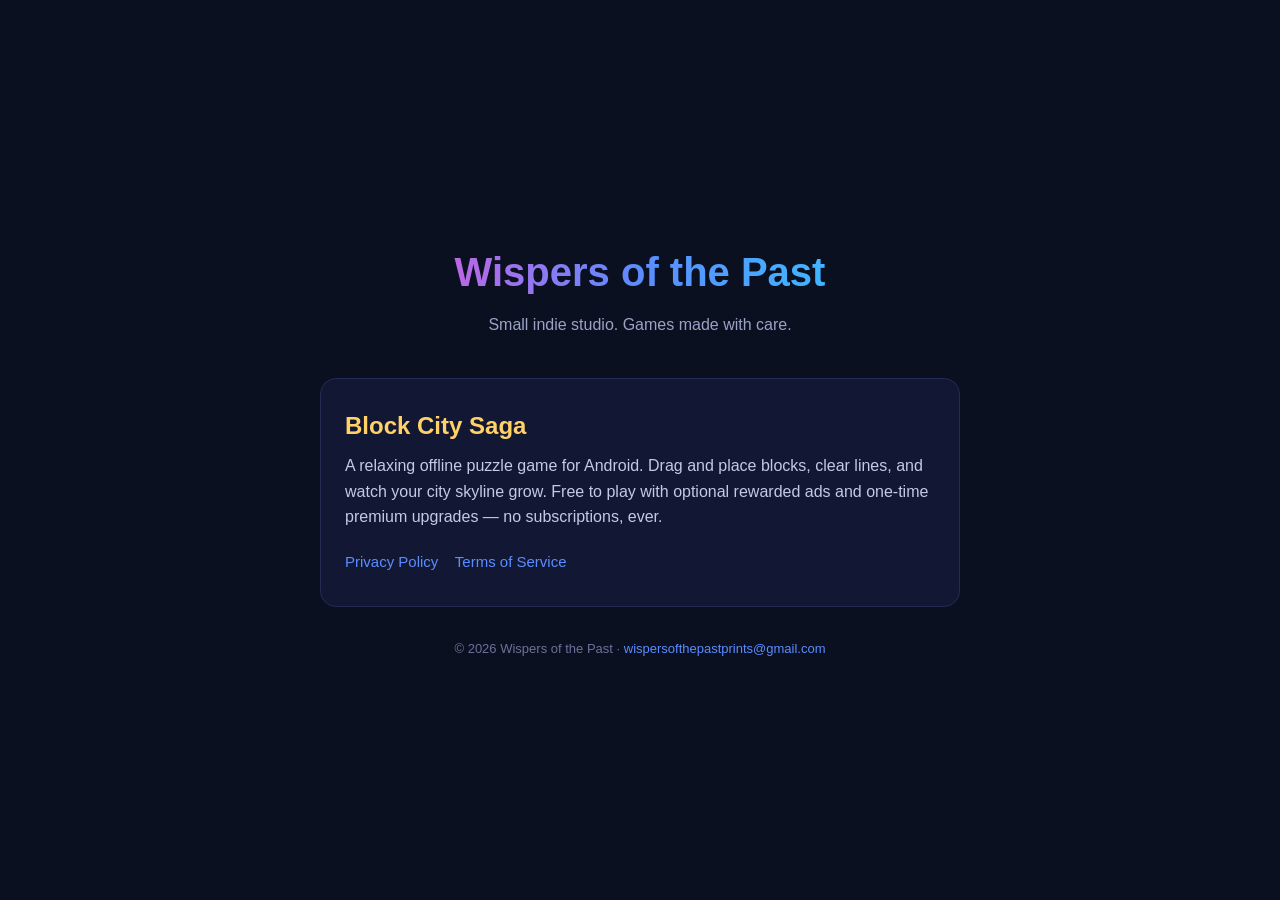
==== index.html @ 3f362e5c "Add developer website landing page" ====
<!DOCTYPE html>
<html lang="en">
<head>
  <meta charset="UTF-8" />
  <meta name="viewport" content="width=device-width, initial-scale=1.0" />
  <title>Wispers of the Past — Indie Games</title>
  <meta name="description" content="Wispers of the Past is an indie game studio. Home of Block City Saga, a relaxing city-building puzzle game for Android." />
  <style>
    * { box-sizing: border-box; }
    body {
      font-family: -apple-system, BlinkMacSystemFont, "Segoe UI", Roboto, Oxygen, Ubuntu, Cantarell, sans-serif;
      background: #0b1020;
      color: #e6e9ef;
      margin: 0;
      padding: 0;
      line-height: 1.6;
      min-height: 100vh;
      display: flex;
      align-items: center;
      justify-content: center;
    }
    .wrap {
      max-width: 680px;
      margin: 0 auto;
      padding: 48px 20px;
      text-align: center;
    }
    h1 {
      font-size: 40px;
      margin: 0 0 8px;
      background: linear-gradient(90deg, #ff4dd2, #5b8cff, #2bd4ff);
      -webkit-background-clip: text;
      background-clip: text;
      color: transparent;
    }
    .tagline { color: #9aa3c7; font-size: 16px; margin: 0 0 40px; }
    .card {
      background: #121833;
      border: 1px solid #232b52;
      border-radius: 16px;
      padding: 28px 24px;
      margin-bottom: 24px;
      text-align: left;
    }
    .card h2 {
      color: #ffd166;
      font-size: 24px;
      margin: 0 0 8px;
    }
    .card p { color: #c3c9e6; margin: 0 0 16px; }
    .links a {
      display: inline-block;
      color: #5b8cff;
      text-decoration: none;
      margin: 4px 12px 4px 0;
      font-size: 15px;
    }
    .links a:hover { text-decoration: underline; }
    footer {
      margin-top: 32px;
      color: #6b7299;
      font-size: 13px;
    }
    footer a { color: #5b8cff; text-decoration: none; }
  </style>
</head>
<body>
  <div class="wrap">
    <h1>Wispers of the Past</h1>
    <p class="tagline">Small indie studio. Games made with care.</p>

    <div class="card">
      <h2>Block City Saga</h2>
      <p>
        A relaxing offline puzzle game for Android. Drag and place blocks, clear lines, and watch
        your city skyline grow. Free to play with optional rewarded ads and one-time premium
        upgrades — no subscriptions, ever.
      </p>
      <div class="links">
        <a href="block-city-saga/privacy-policy.html">Privacy Policy</a>
        <a href="block-city-saga/terms-of-service.html">Terms of Service</a>
      </div>
    </div>

    <footer>
      © 2026 Wispers of the Past ·
      <a href="mailto:wispersofthepastprints@gmail.com">wispersofthepastprints@gmail.com</a>
    </footer>
  </div>
</body>
</html>
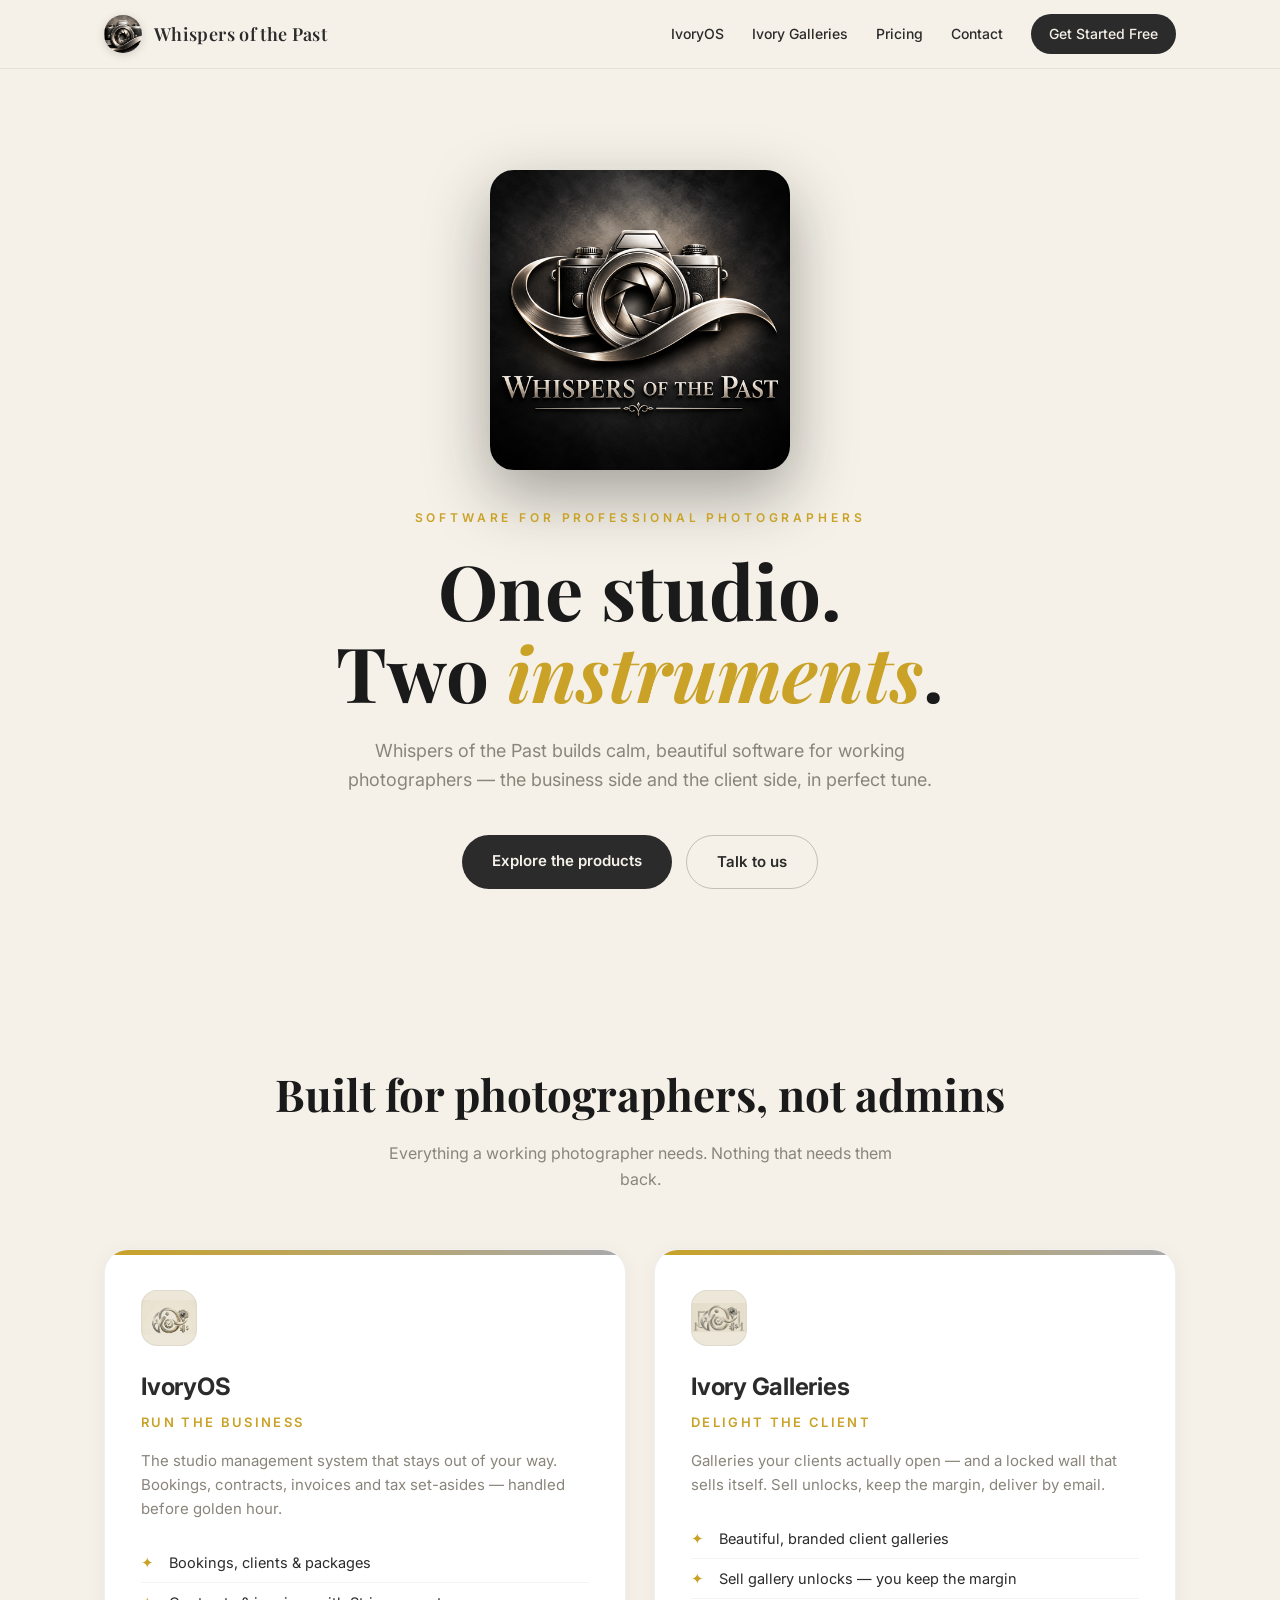
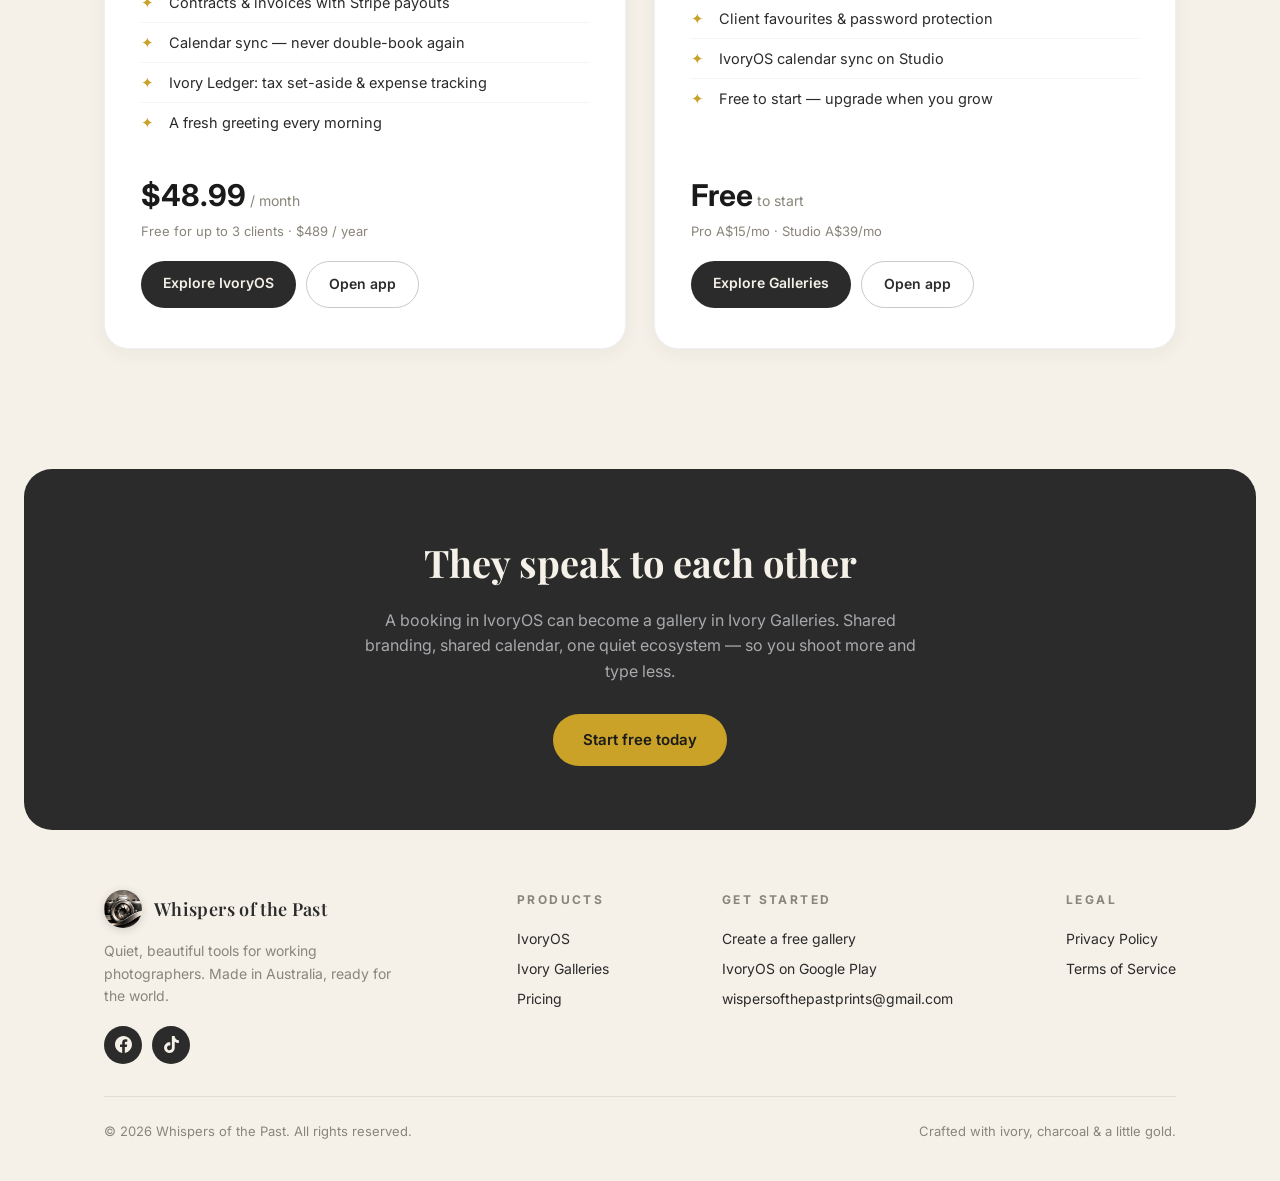
==== commit 82fa446f: "Real product logos in cards; professional kicker" ====
--- a/index.html
+++ b/index.html
@@ -1,91 +1,170 @@
 <!DOCTYPE html>
 <html lang="en">
 <head>
-  <meta charset="UTF-8" />
-  <meta name="viewport" content="width=device-width, initial-scale=1.0" />
-  <title>Wispers of the Past — Indie Games</title>
-  <meta name="description" content="Wispers of the Past is an indie game studio. Home of Block City Saga, a relaxing city-building puzzle game for Android." />
-  <style>
-    * { box-sizing: border-box; }
-    body {
-      font-family: -apple-system, BlinkMacSystemFont, "Segoe UI", Roboto, Oxygen, Ubuntu, Cantarell, sans-serif;
-      background: #0b1020;
-      color: #e6e9ef;
-      margin: 0;
-      padding: 0;
-      line-height: 1.6;
-      min-height: 100vh;
-      display: flex;
-      align-items: center;
-      justify-content: center;
-    }
-    .wrap {
-      max-width: 680px;
-      margin: 0 auto;
-      padding: 48px 20px;
-      text-align: center;
-    }
-    h1 {
-      font-size: 40px;
-      margin: 0 0 8px;
-      background: linear-gradient(90deg, #ff4dd2, #5b8cff, #2bd4ff);
-      -webkit-background-clip: text;
-      background-clip: text;
-      color: transparent;
-    }
-    .tagline { color: #9aa3c7; font-size: 16px; margin: 0 0 40px; }
-    .card {
-      background: #121833;
-      border: 1px solid #232b52;
-      border-radius: 16px;
-      padding: 28px 24px;
-      margin-bottom: 24px;
-      text-align: left;
-    }
-    .card h2 {
-      color: #ffd166;
-      font-size: 24px;
-      margin: 0 0 8px;
-    }
-    .card p { color: #c3c9e6; margin: 0 0 16px; }
-    .links a {
-      display: inline-block;
-      color: #5b8cff;
-      text-decoration: none;
-      margin: 4px 12px 4px 0;
-      font-size: 15px;
-    }
-    .links a:hover { text-decoration: underline; }
-    footer {
-      margin-top: 32px;
-      color: #6b7299;
-      font-size: 13px;
-    }
-    footer a { color: #5b8cff; text-decoration: none; }
-  </style>
+<meta charset="UTF-8">
+<meta name="viewport" content="width=device-width, initial-scale=1.0">
+<title>Whispers of the Past — IvoryOS & Ivory Galleries</title>
+<meta name="description" content="Quiet, beautiful software for working photographers: IvoryOS runs the business, Ivory Galleries delights the client.">
+<meta name="theme-color" content="#F5F1E8">
+<link rel="canonical" href="https://wispersofthepastprints-prog.github.io/">
+<link rel="icon" type="image/png" href="assets/emblem.png">
+<meta property="og:type" content="website">
+<meta property="og:site_name" content="Whispers of the Past">
+<meta property="og:title" content="Whispers of the Past — IvoryOS & Ivory Galleries">
+<meta property="og:description" content="Quiet, beautiful software for working photographers: IvoryOS runs the business, Ivory Galleries delights the client.">
+<meta property="og:url" content="https://wispersofthepastprints-prog.github.io/">
+<meta property="og:image" content="https://wispersofthepastprints-prog.github.io/logo_512.png">
+<meta property="og:image:alt" content="Whispers of the Past — photography software logo">
+<meta name="twitter:card" content="summary_large_image">
+<meta name="twitter:title" content="Whispers of the Past — IvoryOS & Ivory Galleries">
+<meta name="twitter:description" content="Quiet, beautiful software for working photographers: IvoryOS runs the business, Ivory Galleries delights the client.">
+<meta name="twitter:image" content="https://wispersofthepastprints-prog.github.io/logo_512.png">
+<link rel="preconnect" href="https://fonts.googleapis.com">
+<link rel="preconnect" href="https://fonts.gstatic.com" crossorigin>
+<link href="https://fonts.googleapis.com/css2?family=Playfair+Display:ital,wght@0,400;0,600;0,700;1,400&family=Inter:wght@400;500;600;700&display=swap" rel="stylesheet">
+<link rel="stylesheet" href="assets/style.css">
+<noscript><style>.reveal { opacity: 1 !important; transform: none !important; }</style></noscript>
+<script type="application/ld+json">
+{
+  "@context": "https://schema.org",
+  "@type": "Organization",
+  "name": "Whispers of the Past",
+  "url": "https://wispersofthepastprints-prog.github.io/",
+  "logo": "https://wispersofthepastprints-prog.github.io/logo_512.png",
+  "email": "wispersofthepastprints@gmail.com",
+  "description": "Quiet, beautiful software for working photographers: IvoryOS, the studio management system, and Ivory Galleries, the client gallery that sells itself.",
+  "brand": [{"@type": "Brand", "name": "IvoryOS"}, {"@type": "Brand", "name": "Ivory Galleries"}],
+  "sameAs": ["https://ivoryos.app", "https://ivory-galleries-launch.vercel.app", "https://play.google.com/store/apps/details?id=com.wispersofthepast.ivoryos"]
+}
+</script>
 </head>
 <body>
-  <div class="wrap">
-    <h1>Wispers of the Past</h1>
-    <p class="tagline">Small indie studio. Games made with care.</p>
 
-    <div class="card">
-      <h2>Block City Saga</h2>
-      <p>
-        A relaxing offline puzzle game for Android. Drag and place blocks, clear lines, and watch
-        your city skyline grow. Free to play with optional rewarded ads and one-time premium
-        upgrades — no subscriptions, ever.
-      </p>
-      <div class="links">
-        <a href="block-city-saga/privacy-policy.html">Privacy Policy</a>
-        <a href="block-city-saga/terms-of-service.html">Terms of Service</a>
+<nav>
+  <div class="nav-inner">
+    <a class="brand" href="index.html">
+      <div class="emblem"><img src="assets/emblem.png" alt="Whispers of the Past emblem"></div>
+      <span class="brand-name">Whispers of the Past</span>
+    </a>
+    <button class="menu-btn" onclick="document.getElementById('navLinks').classList.toggle('open')">☰</button>
+    <div class="nav-links" id="navLinks">
+      <a href="products/ivoryos/">IvoryOS</a>
+      <a href="products/ivory-galleries/">Ivory Galleries</a>
+      <a href="pricing/">Pricing</a>
+      <a href="contact/">Contact</a>
+      <a class="nav-cta" href="https://ivory-galleries-launch.vercel.app" target="_blank" rel="noopener">Get Started Free</a>
+    </div>
+  </div>
+</nav>
+
+
+<header class="hero" id="top">
+  <div class="hero-lockup reveal"><img src="logo_512.png" alt="Whispers of the Past — Photography Software"></div>
+  <div class="kicker">Software for professional photographers</div>
+  <h1>One studio.<br>Two <em>instruments</em>.</h1>
+  <p class="lede">Whispers of the Past builds calm, beautiful software for working photographers — the business side and the client side, in perfect tune.</p>
+  <div class="hero-ctas">
+    <a class="btn btn-dark" href="#products">Explore the products</a>
+    <a class="btn btn-ghost" href="mailto:wispersofthepastprints@gmail.com">Talk to us</a>
+  </div>
+</header>
+
+<section class="section" id="products">
+  <div class="section-head reveal">
+    <h2>Built for photographers, not admins</h2>
+    <p>Everything a working photographer needs. Nothing that needs them back.</p>
+  </div>
+  <div class="products">
+    <div class="product-card reveal">
+      <div class="product-icon"><img src="assets/logo-ivoryos.png" alt="IvoryOS logo"></div>
+      <h3>IvoryOS</h3>
+      <div class="role">Run the business</div>
+      <p>The studio management system that stays out of your way. Bookings, contracts, invoices and tax set-asides — handled before golden hour.</p>
+      <ul class="features">
+        <li>Bookings, clients &amp; packages</li>
+        <li>Contracts &amp; invoices with Stripe payouts</li>
+        <li>Calendar sync — never double-book again</li>
+        <li>Ivory Ledger: tax set-aside &amp; expense tracking</li>
+        <li>A fresh greeting every morning</li>
+      </ul>
+      <div class="price-line">
+        <span class="amount">$48.99</span> <span class="per">/ month</span>
+        <span class="alt">Free for up to 3 clients · $489 / year</span>
+      </div>
+      <div class="card-links">
+        <a class="btn btn-dark" href="products/ivoryos/">Explore IvoryOS</a>
+        <a class="btn btn-ghost" href="https://ivoryos.app" target="_blank" rel="noopener">Open app</a>
       </div>
     </div>
+    <div class="product-card reveal">
+      <div class="product-icon"><img src="assets/logo-galleries.png" alt="Ivory Galleries logo"></div>
+      <h3>Ivory Galleries</h3>
+      <div class="role">Delight the client</div>
+      <p>Galleries your clients actually open — and a locked wall that sells itself. Sell unlocks, keep the margin, deliver by email.</p>
+      <ul class="features">
+        <li>Beautiful, branded client galleries</li>
+        <li>Sell gallery unlocks — you keep the margin</li>
+        <li>Client favourites &amp; password protection</li>
+        <li>IvoryOS calendar sync on Studio</li>
+        <li>Free to start — upgrade when you grow</li>
+      </ul>
+      <div class="price-line">
+        <span class="amount">Free</span> <span class="per">to start</span>
+        <span class="alt">Pro A$15/mo · Studio A$39/mo</span>
+      </div>
+      <div class="card-links">
+        <a class="btn btn-dark" href="products/ivory-galleries/">Explore Galleries</a>
+        <a class="btn btn-ghost" href="https://ivory-galleries-launch.vercel.app" target="_blank" rel="noopener">Open app</a>
+      </div>
+    </div>
+  </div>
+</section>
 
-    <footer>
-      © 2026 Wispers of the Past ·
+<section class="connect reveal" id="connect">
+  <h2>They speak to each other</h2>
+  <p>A booking in IvoryOS can become a gallery in Ivory Galleries. Shared branding, shared calendar, one quiet ecosystem — so you shoot more and type less.</p>
+  <a class="btn btn-gold" href="https://ivory-galleries-launch.vercel.app" target="_blank" rel="noopener">Start free today</a>
+</section>
+
+
+<footer id="contact">
+  <div class="footer-grid">
+    <div class="footer-brand">
+      <a class="brand" href="index.html">
+        <div class="emblem"><img src="assets/emblem.png" alt="Whispers of the Past emblem"></div>
+        <span class="brand-name">Whispers of the Past</span>
+      </a>
+      <p>Quiet, beautiful tools for working photographers. Made in Australia, ready for the world.</p>
+      <div class="social-row">
+      <a class="social-btn" href="https://www.facebook.com/wispersofthepast1" target="_blank" rel="noopener" aria-label="Facebook"><svg viewBox="0 0 24 24" xmlns="http://www.w3.org/2000/svg"><path d="M24 12.073c0-6.627-5.373-12-12-12s-12 5.373-12 12c0 5.99 4.388 10.954 10.125 11.854v-8.385H7.078v-3.47h3.047V9.43c0-3.007 1.792-4.669 4.533-4.669 1.312 0 2.686.235 2.686.235v2.953H15.83c-1.491 0-1.956.925-1.956 1.874v2.25h3.328l-.532 3.47h-2.796v8.385C19.612 23.027 24 18.062 24 12.073z"/></svg></a>
+      <a class="social-btn" href="https://www.tiktok.com/@the.whispers.of.the.past" target="_blank" rel="noopener" aria-label="TikTok"><svg viewBox="0 0 24 24" xmlns="http://www.w3.org/2000/svg"><path d="M12.525.02c1.31-.02 2.61-.01 3.91-.02.08 1.53.63 3.09 1.75 4.17 1.12 1.11 2.7 1.62 4.24 1.79v4.03c-1.44-.05-2.89-.35-4.2-.97-.57-.26-1.1-.59-1.62-.93-.01 2.92.01 5.84-.02 8.75-.08 1.4-.54 2.79-1.35 3.94-1.31 1.92-3.58 3.17-5.91 3.21-1.43.08-2.86-.31-4.08-1.03-2.02-1.19-3.44-3.37-3.65-5.71-.02-.5-.03-1-.01-1.49.18-1.9 1.12-3.72 2.58-4.96 1.66-1.44 3.98-2.13 6.15-1.72.02 1.48-.04 2.96-.04 4.44-.99-.32-2.15-.23-3.02.37-.63.41-1.11 1.04-1.36 1.75-.21.51-.15 1.07-.14 1.61.24 1.64 1.82 3.02 3.5 2.87 1.12-.01 2.19-.66 2.77-1.61.19-.33.4-.67.41-1.06.1-1.79.06-3.57.07-5.36.01-4.03-.01-8.05.02-12.07z"/></svg></a>
+    </div>
+    </div>
+    <div class="footer-col">
+      <h4>Products</h4>
+      <a href="products/ivoryos/">IvoryOS</a>
+      <a href="products/ivory-galleries/">Ivory Galleries</a>
+      <a href="pricing/">Pricing</a>
+    </div>
+    <div class="footer-col">
+      <h4>Get started</h4>
+      <a href="https://ivory-galleries-launch.vercel.app" target="_blank" rel="noopener">Create a free gallery</a>
+      <a href="https://play.google.com/store/apps/details?id=com.wispersofthepast.ivoryos" target="_blank" rel="noopener">IvoryOS on Google Play</a>
       <a href="mailto:wispersofthepastprints@gmail.com">wispersofthepastprints@gmail.com</a>
-    </footer>
+    </div>
+    <div class="footer-col">
+      <h4>Legal</h4>
+      <a href="https://ivory-galleries-launch.vercel.app/privacy" target="_blank" rel="noopener">Privacy Policy</a>
+      <a href="https://ivory-galleries-launch.vercel.app/terms" target="_blank" rel="noopener">Terms of Service</a>
+    </div>
+    </div>
   </div>
+  <div class="footer-bottom">
+    <span>© 2026 Whispers of the Past. All rights reserved.</span>
+    <span>Crafted with ivory, charcoal &amp; a little gold.</span>
+  </div>
+</footer>
+
+<script src="assets/site.js"></script>
 </body>
-</html>
+</html>
--- a/assets/style.css
+++ b/assets/style.css
@@ -0,0 +1,195 @@
+
+  :root {
+    --ivory: #F5F1E8;
+    --ivory-deep: #EDE7D9;
+    --charcoal: #2B2B2B;
+    --ink: #1A1A1A;
+    --fog: #8A857A;
+    --gold: #C9A227;
+    --gold-soft: #E7D9A7;
+    --silver: #A8A9AD;
+    --card: #FFFFFF;
+  }
+  * { margin: 0; padding: 0; box-sizing: border-box; }
+  ::selection { background: var(--gold-soft); color: var(--ink); }
+  html { scroll-behavior: smooth; }
+  body {
+    background: var(--ivory);
+    color: var(--charcoal);
+    font-family: 'Inter', sans-serif;
+    line-height: 1.6;
+    -webkit-font-smoothing: antialiased;
+  }
+  .serif { font-family: 'Playfair Display', serif; }
+  .hero-lockup { width: min(300px, 68vw); margin: 0 auto 38px; }
+  .hero-lockup img { width: 100%; display: block; border-radius: 24px; box-shadow: 0 24px 64px rgba(26,26,26,.38); }
+
+  /* ---------- Nav ---------- */
+  nav {
+    position: fixed; top: 0; left: 0; right: 0; z-index: 50;
+    background: rgba(245,241,232,.88);
+    backdrop-filter: blur(12px);
+    border-bottom: 1px solid rgba(43,43,43,.08);
+  }
+  .nav-inner {
+    max-width: 1120px; margin: 0 auto; padding: 14px 24px;
+    display: flex; align-items: center; justify-content: space-between;
+  }
+  .brand { display: flex; align-items: center; gap: 12px; text-decoration: none; color: var(--charcoal); }
+  .emblem {
+    width: 38px; height: 38px; border-radius: 50%;
+    overflow: hidden; flex-shrink: 0;
+    box-shadow: 0 2px 8px rgba(43,43,43,.18);
+    background: transparent;
+  }
+  .emblem img { width: 100%; height: 100%; object-fit: cover; display: block; }
+  .brand-name { font-family: 'Playfair Display', serif; font-weight: 600; font-size: 18px; letter-spacing: .02em; }
+  .nav-links { display: flex; align-items: center; gap: 28px; }
+  .nav-links a { text-decoration: none; color: var(--charcoal); font-size: 14px; font-weight: 500; transition: color .2s; }
+  .nav-links a:hover { color: var(--gold); }
+  .nav-cta {
+    background: var(--charcoal); color: var(--ivory) !important;
+    padding: 9px 18px; border-radius: 999px; font-weight: 600;
+  }
+  .nav-cta:hover { background: var(--gold); }
+  .menu-btn { display: none; background: none; border: none; font-size: 24px; cursor: pointer; color: var(--charcoal); }
+
+  /* ---------- Hero ---------- */
+  .hero {
+    max-width: 1120px; margin: 0 auto;
+    padding: 170px 24px 90px; text-align: center;
+  }
+  .hero .kicker {
+    text-transform: uppercase; letter-spacing: .32em; font-size: 12px;
+    color: var(--gold); font-weight: 600; margin-bottom: 22px;
+  }
+  .hero h1 {
+    font-family: 'Playfair Display', serif; font-weight: 700;
+    font-size: clamp(42px, 7vw, 76px); line-height: 1.08; color: var(--ink);
+    margin-bottom: 24px;
+  }
+  .hero h1 em { font-style: italic; color: var(--gold); }
+  .hero p.lede { max-width: 620px; margin: 0 auto 40px; font-size: 18px; color: var(--fog); }
+  .hero-ctas { display: flex; gap: 14px; justify-content: center; flex-wrap: wrap; }
+  .btn {
+    display: inline-block; text-decoration: none; font-weight: 600; font-size: 15px;
+    padding: 14px 30px; border-radius: 999px; transition: all .25s; cursor: pointer; border: none;
+  }
+  .btn-dark { background: var(--charcoal); color: var(--ivory); }
+  .btn-dark:hover { background: var(--gold); transform: translateY(-2px); box-shadow: 0 10px 24px rgba(201,162,39,.35); }
+  .btn-ghost { background: transparent; color: var(--charcoal); border: 1.5px solid rgba(43,43,43,.25); }
+  .btn-ghost:hover { border-color: var(--gold); color: var(--gold); transform: translateY(-2px); }
+
+  /* ---------- Products ---------- */
+  .section { max-width: 1120px; margin: 0 auto; padding: 80px 24px; }
+  .section-head { text-align: center; margin-bottom: 56px; }
+  .section-head h2 { font-family: 'Playfair Display', serif; font-size: clamp(30px, 4.5vw, 44px); color: var(--ink); margin-bottom: 12px; }
+  .section-head p { color: var(--fog); max-width: 540px; margin: 0 auto; }
+  .products {
+    display: grid; grid-template-columns: repeat(auto-fit, minmax(320px, 1fr)); gap: 28px;
+  }
+  .product-card {
+    background: var(--card); border-radius: 24px; padding: 40px 36px;
+    border: 1px solid rgba(43,43,43,.07);
+    box-shadow: 0 4px 20px rgba(43,43,43,.05);
+    display: flex; flex-direction: column;
+    transition: transform .3s, box-shadow .3s;
+    position: relative; overflow: hidden;
+  }
+  .product-card:hover { transform: translateY(-6px); box-shadow: 0 22px 48px rgba(43,43,43,.12); }
+  .product-card::before {
+    content: ""; position: absolute; top: 0; left: 0; right: 0; height: 5px;
+    background: linear-gradient(90deg, var(--gold), var(--silver));
+  }
+  .product-icon {
+    width: 56px; height: 56px; border-radius: 16px;
+    background: var(--ivory-deep); border: 1px solid rgba(43,43,43,.07);
+    display: flex; align-items: center; justify-content: center; font-size: 26px; margin-bottom: 22px;
+  }
+  .product-card h3 { font-size: 24px; font-weight: 700; letter-spacing: -.01em; margin-bottom: 6px; }
+  .product-card .role { font-size: 13px; text-transform: uppercase; letter-spacing: .18em; color: var(--gold); font-weight: 600; margin-bottom: 16px; }
+  .product-card > p { color: var(--fog); font-size: 15px; margin-bottom: 22px; }
+  .features { list-style: none; margin-bottom: 28px; }
+  .features li { padding: 8px 0 8px 28px; position: relative; font-size: 14.5px; color: var(--charcoal); border-bottom: 1px solid rgba(43,43,43,.05); }
+  .features li:last-child { border-bottom: none; }
+  .features li::before { content: "✦"; position: absolute; left: 0; color: var(--gold); }
+  .price-line { margin-top: auto; margin-bottom: 20px; }
+  .price-line .amount { font-size: 30px; font-weight: 700; color: var(--ink); }
+  .price-line .per { font-size: 14px; color: var(--fog); }
+  .price-line .alt { display: block; font-size: 13px; color: var(--fog); margin-top: 2px; }
+  .card-links { display: flex; gap: 10px; flex-wrap: wrap; }
+  .card-links .btn { padding: 11px 22px; font-size: 14px; }
+
+  /* ---------- Connect strip ---------- */
+  .connect {
+    background: var(--charcoal); color: var(--ivory);
+    border-radius: 28px; padding: 64px 48px; text-align: center;
+    margin: 40px 24px 0;
+  }
+  .connect h2 { font-family: 'Playfair Display', serif; font-size: clamp(26px, 3.5vw, 38px); margin-bottom: 14px; }
+  .connect p { color: var(--silver); max-width: 560px; margin: 0 auto 30px; }
+  .connect .btn-gold { background: var(--gold); color: var(--ink); }
+  .connect .btn-gold:hover { background: var(--ivory); }
+
+  /* ---------- Footer ---------- */
+  footer { max-width: 1120px; margin: 0 auto; padding: 60px 24px 40px; }
+  .footer-grid { display: flex; justify-content: space-between; gap: 40px; flex-wrap: wrap; padding-bottom: 32px; border-bottom: 1px solid rgba(43,43,43,.1); }
+  .footer-brand p { color: var(--fog); font-size: 14px; max-width: 300px; margin-top: 12px; }
+  .footer-col h4 { font-size: 12px; text-transform: uppercase; letter-spacing: .2em; color: var(--fog); margin-bottom: 14px; }
+  .footer-col a { display: block; color: var(--charcoal); text-decoration: none; font-size: 14px; padding: 4px 0; transition: color .2s; }
+  .footer-col a:hover { color: var(--gold); }
+  .footer-bottom { display: flex; justify-content: space-between; flex-wrap: wrap; gap: 12px; padding-top: 24px; font-size: 13px; color: var(--fog); }
+
+  /* ---------- Reveal ---------- */
+  .reveal { opacity: 0; transform: translateY(24px); transition: opacity .7s ease, transform .7s ease; }
+  .reveal.visible { opacity: 1; transform: none; }
+
+  @media (max-width: 720px) {
+    .nav-links { display: none; position: absolute; top: 100%; left: 0; right: 0; background: var(--ivory); flex-direction: column; align-items: flex-start; padding: 18px 24px 24px; gap: 16px; border-bottom: 1px solid rgba(43,43,43,.08); }
+    .nav-links.open { display: flex; }
+    .menu-btn { display: block; }
+    .hero { padding-top: 140px; }
+    .connect { padding: 48px 28px; margin: 24px 16px 0; }
+  }
+  /* ---------- Sub-page shared ---------- */
+  .page-hero { max-width: 1120px; margin: 0 auto; padding: 160px 24px 40px; text-align: center; }
+  .page-hero h1 { font-family: 'Playfair Display', serif; font-size: clamp(34px, 5vw, 54px); color: var(--ink); margin-bottom: 14px; }
+  .page-hero h1 em { font-style: italic; color: var(--gold); }
+  .page-hero p { color: var(--fog); max-width: 600px; margin: 0 auto; font-size: 17px; }
+  .feature-grid { display: grid; grid-template-columns: repeat(auto-fit, minmax(240px, 1fr)); gap: 20px; }
+  .feature-tile { background: var(--card); border: 1px solid rgba(43,43,43,.07); border-radius: 18px; padding: 26px 24px; transition: transform .25s, box-shadow .25s; }
+  .feature-tile:hover { transform: translateY(-4px); box-shadow: 0 16px 36px rgba(43,43,43,.1); }
+  .feature-tile .fi { font-size: 24px; margin-bottom: 12px; }
+  .feature-tile h4 { font-size: 16px; margin-bottom: 6px; color: var(--ink); }
+  .feature-tile p { font-size: 14px; color: var(--fog); }
+  .price-grid { display: grid; grid-template-columns: repeat(auto-fit, minmax(250px, 1fr)); gap: 20px; }
+  .price-card { background: var(--card); border: 1px solid rgba(43,43,43,.08); border-radius: 20px; padding: 30px 26px; position: relative; }
+  .price-card.featured { border-color: var(--gold); box-shadow: 0 12px 32px rgba(201,162,39,.18); }
+  .price-card .badge-pop { position: absolute; top: -11px; left: 50%; transform: translateX(-50%); background: var(--gold); color: var(--ink); font-size: 11px; font-weight: 700; letter-spacing: .12em; text-transform: uppercase; padding: 4px 14px; border-radius: 999px; }
+  .price-card h3 { font-size: 20px; margin-bottom: 2px; }
+  .price-card .for { font-size: 12.5px; color: var(--fog); margin-bottom: 14px; }
+  .price-card .amount { font-size: 34px; font-weight: 700; color: var(--ink); }
+  .price-card .per { color: var(--fog); font-size: 14px; }
+  .price-card ul { list-style: none; margin: 16px 0 20px; }
+  .price-card li { font-size: 14px; padding: 6px 0 6px 24px; position: relative; border-bottom: 1px solid rgba(43,43,43,.05); }
+  .price-card li::before { content: "✦"; position: absolute; left: 0; color: var(--gold); font-size: 12px; }
+  .faq { max-width: 720px; margin: 0 auto; }
+  .faq details { background: var(--card); border: 1px solid rgba(43,43,43,.08); border-radius: 14px; padding: 18px 22px; margin-bottom: 12px; }
+  .faq summary { font-weight: 600; cursor: pointer; color: var(--ink); }
+  .faq p { color: var(--fog); font-size: 14.5px; margin-top: 10px; }
+  .contact-card { max-width: 640px; margin: 0 auto; background: var(--card); border: 1px solid rgba(43,43,43,.08); border-radius: 24px; padding: 48px 40px; text-align: center; }
+  .crumb { max-width: 1120px; margin: 0 auto; padding: 0 24px; }
+  .crumb a { color: var(--fog); text-decoration: none; font-size: 13px; }
+  .crumb a:hover { color: var(--gold); }
+
+  .social-row { display: flex; gap: 10px; margin-top: 18px; }
+  .social-btn {
+    width: 38px; height: 38px; border-radius: 50%;
+    background: var(--charcoal); display: flex; align-items: center; justify-content: center;
+    transition: background .2s, transform .2s;
+  }
+  .social-btn:hover { background: var(--gold); transform: translateY(-2px); }
+  .social-btn svg { width: 17px; height: 17px; fill: var(--ivory); }
+  .social-btn:hover svg { fill: var(--ink); }
+
+  .product-icon img { width: 100%; height: 100%; object-fit: contain; mix-blend-mode: multiply; }
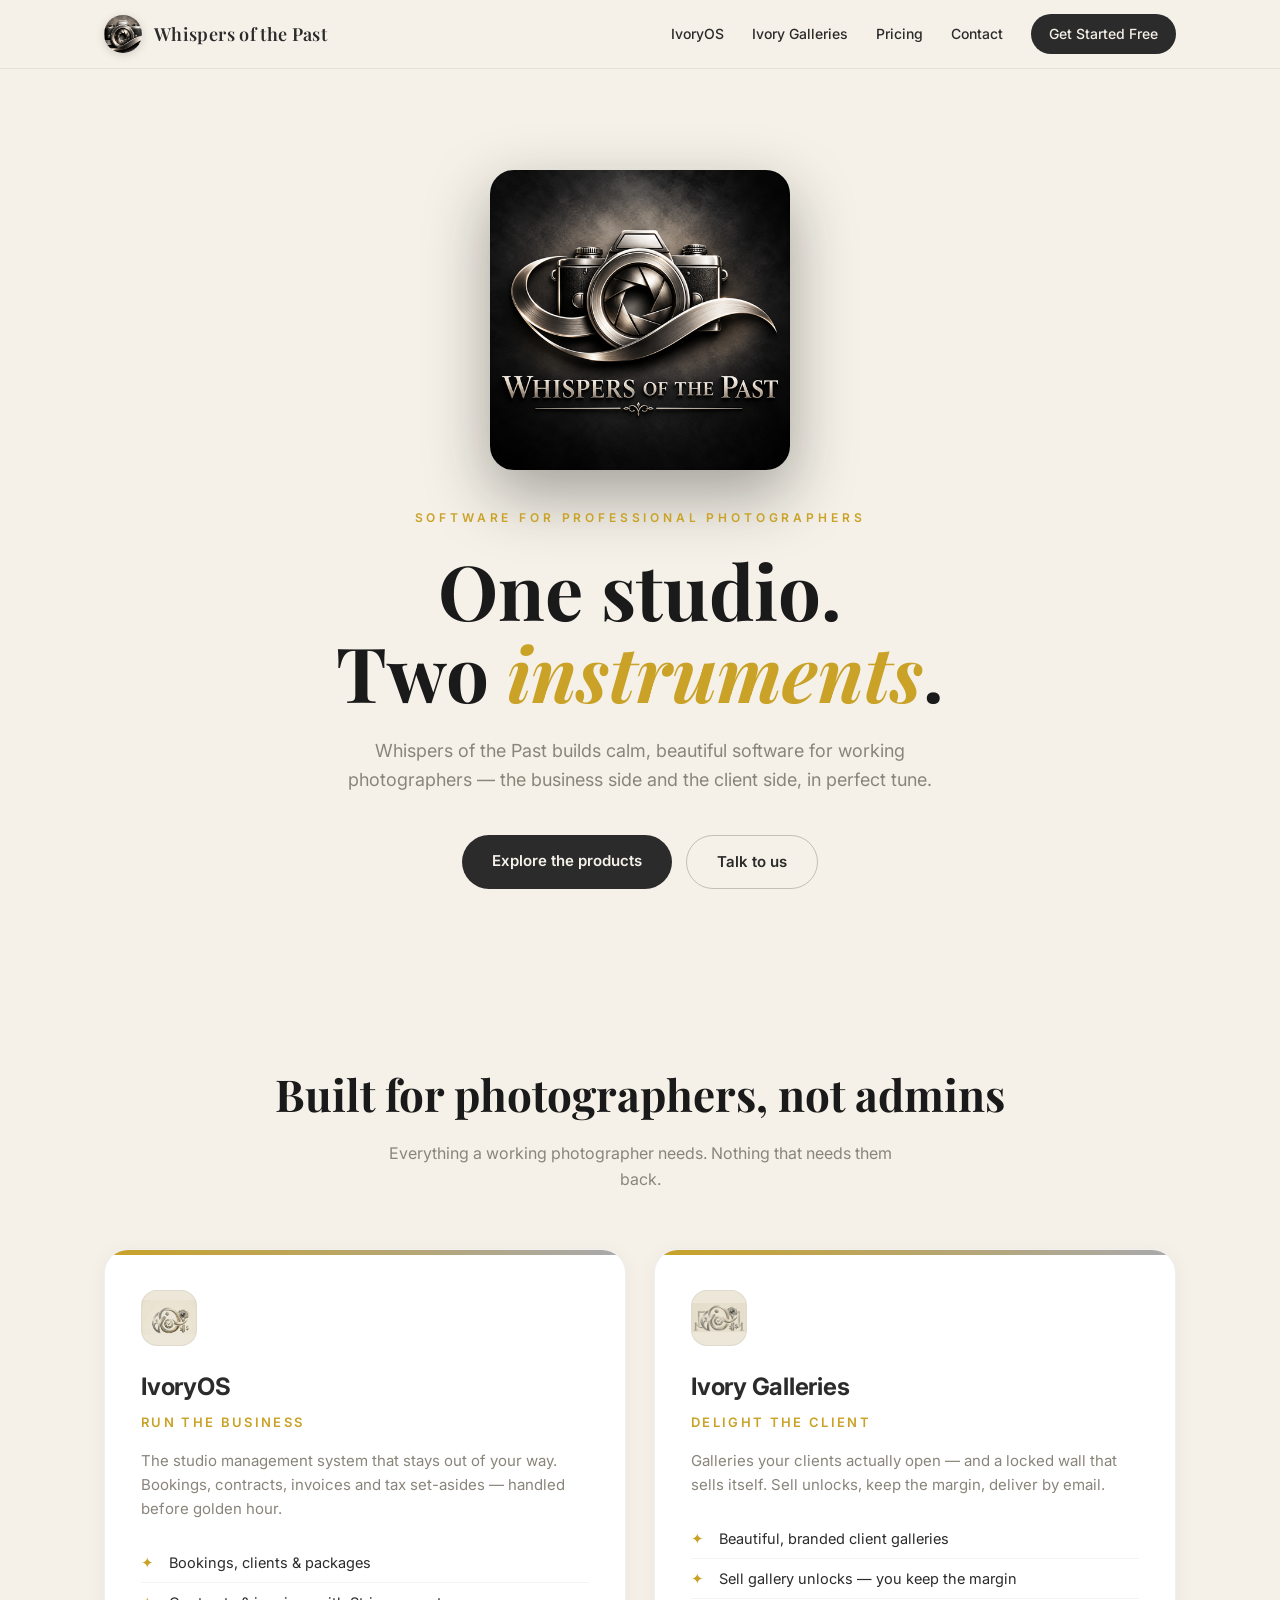
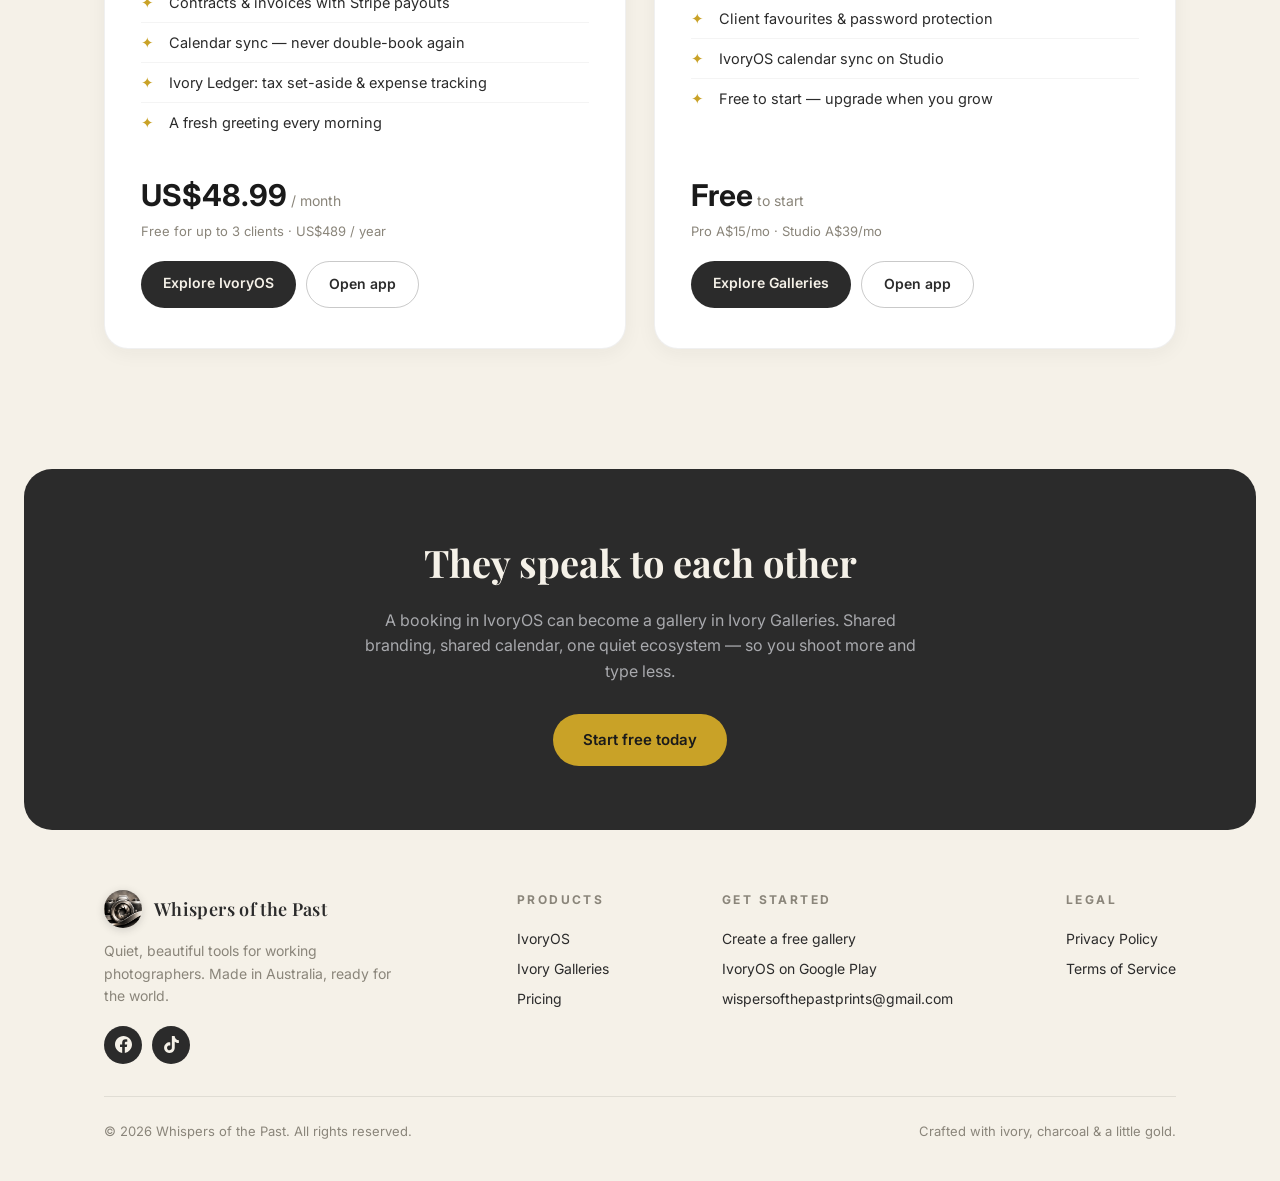
==== commit 654d5fc6: "Fix: label IvoryOS price US$ (brand rule)" ====
--- a/index.html
+++ b/index.html
@@ -6,19 +6,20 @@
 <title>Whispers of the Past — IvoryOS & Ivory Galleries</title>
 <meta name="description" content="Quiet, beautiful software for working photographers: IvoryOS runs the business, Ivory Galleries delights the client.">
 <meta name="theme-color" content="#F5F1E8">
-<link rel="canonical" href="https://wispersofthepastprints-prog.github.io/">
+<link rel="canonical" href="https://whispersofthepast.co/">
 <link rel="icon" type="image/png" href="assets/emblem.png">
 <meta property="og:type" content="website">
 <meta property="og:site_name" content="Whispers of the Past">
 <meta property="og:title" content="Whispers of the Past — IvoryOS & Ivory Galleries">
 <meta property="og:description" content="Quiet, beautiful software for working photographers: IvoryOS runs the business, Ivory Galleries delights the client.">
-<meta property="og:url" content="https://wispersofthepastprints-prog.github.io/">
+<meta property="og:url" content="https://whispersofthepast.co/">
 <meta property="og:image" content="https://wispersofthepastprints-prog.github.io/logo_512.png">
 <meta property="og:image:alt" content="Whispers of the Past — photography software logo">
 <meta name="twitter:card" content="summary_large_image">
 <meta name="twitter:title" content="Whispers of the Past — IvoryOS & Ivory Galleries">
 <meta name="twitter:description" content="Quiet, beautiful software for working photographers: IvoryOS runs the business, Ivory Galleries delights the client.">
 <meta name="twitter:image" content="https://wispersofthepastprints-prog.github.io/logo_512.png">
+<script data-goatcounter="https://whispersofthepast.goatcounter.com/count" async src="//gc.zgo.at/count.js"></script><!-- analytics: swap whispersofthepast with your GoatCounter site code -->
 <link rel="preconnect" href="https://fonts.googleapis.com">
 <link rel="preconnect" href="https://fonts.gstatic.com" crossorigin>
 <link href="https://fonts.googleapis.com/css2?family=Playfair+Display:ital,wght@0,400;0,600;0,700;1,400&family=Inter:wght@400;500;600;700&display=swap" rel="stylesheet">
@@ -34,7 +35,7 @@
   "email": "wispersofthepastprints@gmail.com",
   "description": "Quiet, beautiful software for working photographers: IvoryOS, the studio management system, and Ivory Galleries, the client gallery that sells itself.",
   "brand": [{"@type": "Brand", "name": "IvoryOS"}, {"@type": "Brand", "name": "Ivory Galleries"}],
-  "sameAs": ["https://ivoryos.app", "https://ivory-galleries-launch.vercel.app", "https://play.google.com/store/apps/details?id=com.wispersofthepast.ivoryos"]
+  "sameAs": ["https://play.google.com/store/apps/details?id=com.wispersofthepast.ivoryos", "https://galleries.whispersofthepast.co", "https://play.google.com/store/apps/details?id=com.wispersofthepast.ivoryos"]
 }
 </script>
 </head>
@@ -52,7 +53,7 @@
       <a href="products/ivory-galleries/">Ivory Galleries</a>
       <a href="pricing/">Pricing</a>
       <a href="contact/">Contact</a>
-      <a class="nav-cta" href="https://ivory-galleries-launch.vercel.app" target="_blank" rel="noopener">Get Started Free</a>
+      <a class="nav-cta" href="https://galleries.whispersofthepast.co" target="_blank" rel="noopener">Get Started Free</a>
     </div>
   </div>
 </nav>
@@ -88,12 +89,12 @@
         <li>A fresh greeting every morning</li>
       </ul>
       <div class="price-line">
-        <span class="amount">$48.99</span> <span class="per">/ month</span>
-        <span class="alt">Free for up to 3 clients · $489 / year</span>
+        <span class="amount">US$48.99</span> <span class="per">/ month</span>
+        <span class="alt">Free for up to 3 clients · US$489 / year</span>
       </div>
       <div class="card-links">
         <a class="btn btn-dark" href="products/ivoryos/">Explore IvoryOS</a>
-        <a class="btn btn-ghost" href="https://ivoryos.app" target="_blank" rel="noopener">Open app</a>
+        <a class="btn btn-ghost" href="https://play.google.com/store/apps/details?id=com.wispersofthepast.ivoryos" target="_blank" rel="noopener">Open app</a>
       </div>
     </div>
     <div class="product-card reveal">
@@ -114,7 +115,7 @@
       </div>
       <div class="card-links">
         <a class="btn btn-dark" href="products/ivory-galleries/">Explore Galleries</a>
-        <a class="btn btn-ghost" href="https://ivory-galleries-launch.vercel.app" target="_blank" rel="noopener">Open app</a>
+        <a class="btn btn-ghost" href="https://galleries.whispersofthepast.co" target="_blank" rel="noopener">Open app</a>
       </div>
     </div>
   </div>
@@ -123,7 +124,7 @@
 <section class="connect reveal" id="connect">
   <h2>They speak to each other</h2>
   <p>A booking in IvoryOS can become a gallery in Ivory Galleries. Shared branding, shared calendar, one quiet ecosystem — so you shoot more and type less.</p>
-  <a class="btn btn-gold" href="https://ivory-galleries-launch.vercel.app" target="_blank" rel="noopener">Start free today</a>
+  <a class="btn btn-gold" href="https://galleries.whispersofthepast.co" target="_blank" rel="noopener">Start free today</a>
 </section>
 
 
@@ -148,14 +149,14 @@
     </div>
     <div class="footer-col">
       <h4>Get started</h4>
-      <a href="https://ivory-galleries-launch.vercel.app" target="_blank" rel="noopener">Create a free gallery</a>
+      <a href="https://galleries.whispersofthepast.co" target="_blank" rel="noopener">Create a free gallery</a>
       <a href="https://play.google.com/store/apps/details?id=com.wispersofthepast.ivoryos" target="_blank" rel="noopener">IvoryOS on Google Play</a>
       <a href="mailto:wispersofthepastprints@gmail.com">wispersofthepastprints@gmail.com</a>
     </div>
     <div class="footer-col">
       <h4>Legal</h4>
-      <a href="https://ivory-galleries-launch.vercel.app/privacy" target="_blank" rel="noopener">Privacy Policy</a>
-      <a href="https://ivory-galleries-launch.vercel.app/terms" target="_blank" rel="noopener">Terms of Service</a>
+      <a href="https://galleries.whispersofthepast.co/privacy" target="_blank" rel="noopener">Privacy Policy</a>
+      <a href="https://galleries.whispersofthepast.co/terms" target="_blank" rel="noopener">Terms of Service</a>
     </div>
     </div>
   </div>
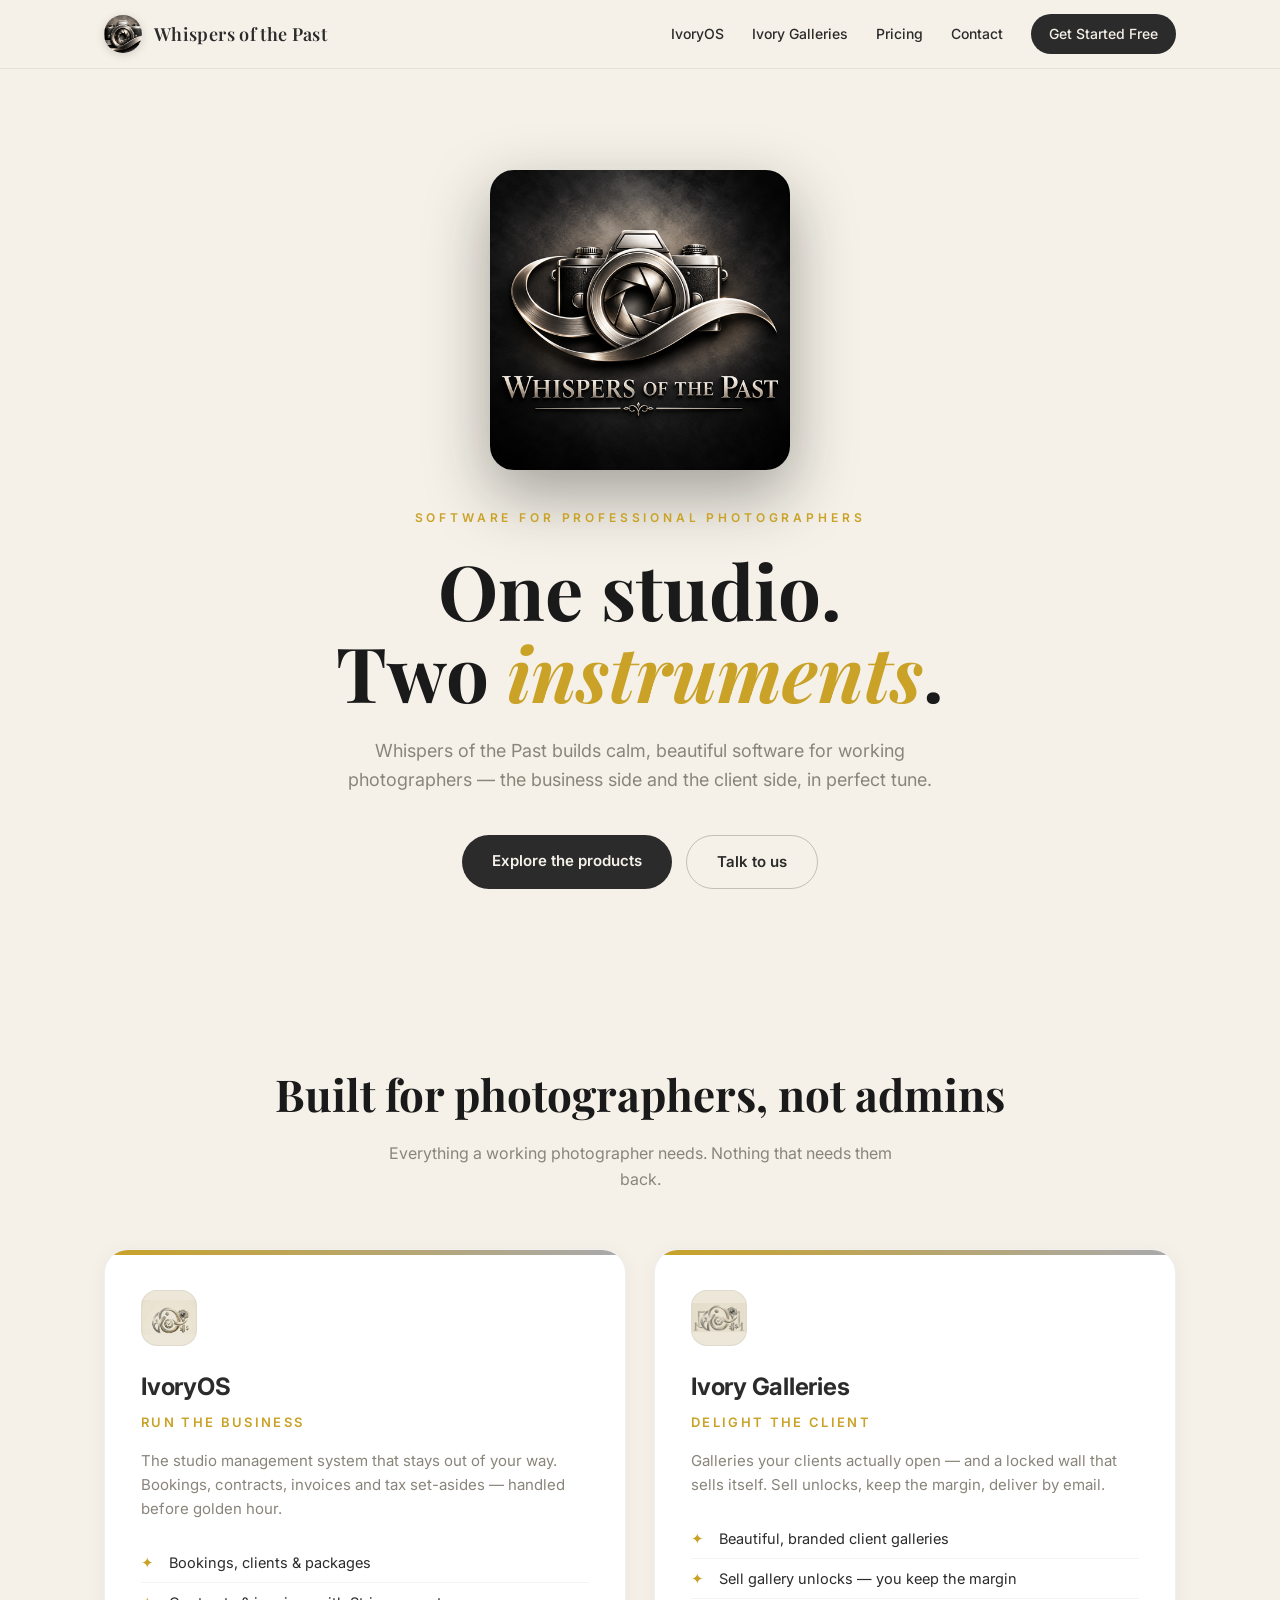
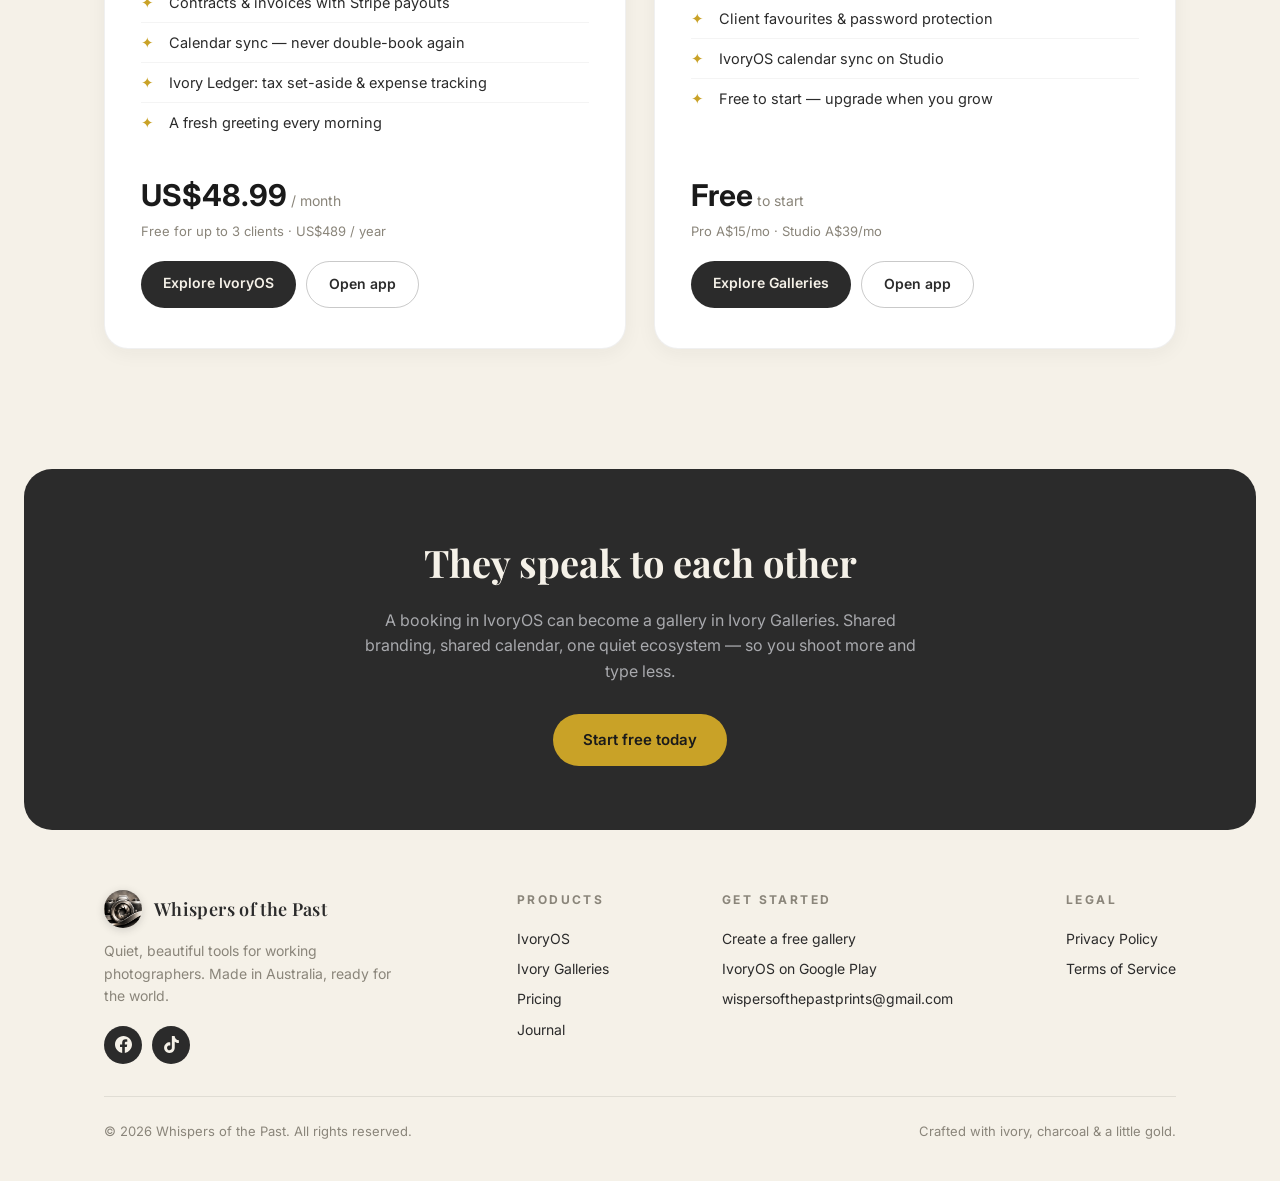
==== commit 83dbc7ed: "Add Journal links to site footers" ====
--- a/index.html
+++ b/index.html
@@ -13,12 +13,12 @@
 <meta property="og:title" content="Whispers of the Past — IvoryOS & Ivory Galleries">
 <meta property="og:description" content="Quiet, beautiful software for working photographers: IvoryOS runs the business, Ivory Galleries delights the client.">
 <meta property="og:url" content="https://whispersofthepast.co/">
-<meta property="og:image" content="https://wispersofthepastprints-prog.github.io/logo_512.png">
+<meta property="og:image" content="https://whispersofthepast.co/logo_512.png">
 <meta property="og:image:alt" content="Whispers of the Past — photography software logo">
 <meta name="twitter:card" content="summary_large_image">
 <meta name="twitter:title" content="Whispers of the Past — IvoryOS & Ivory Galleries">
 <meta name="twitter:description" content="Quiet, beautiful software for working photographers: IvoryOS runs the business, Ivory Galleries delights the client.">
-<meta name="twitter:image" content="https://wispersofthepastprints-prog.github.io/logo_512.png">
+<meta name="twitter:image" content="https://whispersofthepast.co/logo_512.png">
 <script data-goatcounter="https://whispersofthepast.goatcounter.com/count" async src="//gc.zgo.at/count.js"></script><!-- analytics: swap whispersofthepast with your GoatCounter site code -->
 <link rel="preconnect" href="https://fonts.googleapis.com">
 <link rel="preconnect" href="https://fonts.gstatic.com" crossorigin>
@@ -30,12 +30,12 @@
   "@context": "https://schema.org",
   "@type": "Organization",
   "name": "Whispers of the Past",
-  "url": "https://wispersofthepastprints-prog.github.io/",
-  "logo": "https://wispersofthepastprints-prog.github.io/logo_512.png",
+  "url": "https://whispersofthepast.co/",
+  "logo": "https://whispersofthepast.co/logo_512.png",
   "email": "wispersofthepastprints@gmail.com",
   "description": "Quiet, beautiful software for working photographers: IvoryOS, the studio management system, and Ivory Galleries, the client gallery that sells itself.",
   "brand": [{"@type": "Brand", "name": "IvoryOS"}, {"@type": "Brand", "name": "Ivory Galleries"}],
-  "sameAs": ["https://play.google.com/store/apps/details?id=com.wispersofthepast.ivoryos", "https://galleries.whispersofthepast.co", "https://play.google.com/store/apps/details?id=com.wispersofthepast.ivoryos"]
+  "sameAs": ["https://play.google.com/store/apps/details?id=com.wispersofthepast.ivoryos", "https://galleries.whispersofthepast.co"]
 }
 </script>
 </head>
@@ -146,6 +146,7 @@
       <a href="products/ivoryos/">IvoryOS</a>
       <a href="products/ivory-galleries/">Ivory Galleries</a>
       <a href="pricing/">Pricing</a>
+      <a href="blog/">Journal</a>
     </div>
     <div class="footer-col">
       <h4>Get started</h4>
--- a/assets/style.css
+++ b/assets/style.css
@@ -1,4 +1,3 @@
-
   :root {
     --ivory: #F5F1E8;
     --ivory-deep: #EDE7D9;
@@ -193,3 +192,44 @@
   .social-btn:hover svg { fill: var(--ink); }
 
   .product-icon img { width: 100%; height: 100%; object-fit: contain; mix-blend-mode: multiply; }
+
+  /* ---------- Journal ---------- */
+  .blog-list { max-width: 860px; margin: 0 auto; display: grid; gap: 24px; }
+  .blog-card {
+    background: var(--card); border: 1px solid rgba(43,43,43,.08); border-radius: 22px;
+    box-shadow: 0 4px 20px rgba(43,43,43,.04);
+    transition: transform .25s, box-shadow .25s, border-color .25s;
+  }
+  .blog-card:hover { transform: translateY(-4px); border-color: rgba(201,162,39,.45); box-shadow: 0 18px 40px rgba(43,43,43,.09); }
+  .blog-card-link { display: block; padding: 36px 38px; color: inherit; text-decoration: none; }
+  .blog-meta { color: var(--gold); font-size: 12px; font-weight: 600; letter-spacing: .16em; text-transform: uppercase; }
+  .blog-card h2 { font-family: 'Playfair Display', serif; font-size: clamp(24px, 3vw, 32px); line-height: 1.25; color: var(--ink); margin: 12px 0; }
+  .blog-card p { color: var(--fog); font-size: 15.5px; margin-bottom: 20px; }
+  .read-more { color: var(--charcoal); font-size: 14px; font-weight: 600; transition: color .2s; }
+  .blog-card-link:hover .read-more { color: var(--gold); }
+  .hero-subtitle { line-height: 1.7; }
+  .article-meta { color: var(--fog); font-size: 12px; font-weight: 500; letter-spacing: .14em; text-transform: uppercase; margin-top: 22px; }
+  .article-body { padding: 24px 24px 36px; }
+  .article-inner { max-width: 720px; margin: 0 auto; color: var(--charcoal); font-size: 17px; line-height: 1.85; }
+  .article-inner p { margin: 0 0 26px; }
+  .article-inner h2 { font-family: 'Playfair Display', serif; font-size: clamp(26px, 3vw, 34px); line-height: 1.25; color: var(--ink); margin: 52px 0 18px; }
+  .article-inner a { color: var(--charcoal); text-decoration-color: var(--gold); text-decoration-thickness: 1.5px; text-underline-offset: 4px; transition: color .2s; }
+  .article-inner a:hover { color: var(--gold); }
+  .article-inner ol, .article-inner ul { margin: 0 0 28px 24px; padding-left: 12px; }
+  .article-inner li { margin-bottom: 12px; padding-left: 6px; }
+  .article-inner li::marker { color: var(--gold); }
+  .article-inner strong { color: var(--ink); font-weight: 600; }
+  .article-nav { max-width: 720px; margin: 0 auto; padding: 32px 0 10px; border-top: 1px solid rgba(43,43,43,.1); display: flex; justify-content: space-between; gap: 24px; }
+  .article-nav a { color: var(--fog); text-decoration: none; font-size: 14px; transition: color .2s; }
+  .article-nav a:hover { color: var(--gold); }
+
+  @media (max-width: 760px) {
+    .article-nav { margin-left: 24px; margin-right: 24px; }
+  }
+  @media (max-width: 720px) {
+    .blog-card-link { padding: 28px 24px; }
+    .article-body { padding: 16px 24px 28px; }
+    .article-inner { font-size: 16px; line-height: 1.8; }
+    .article-inner h2 { margin-top: 42px; }
+    .article-nav { flex-direction: column; gap: 14px; }
+  }
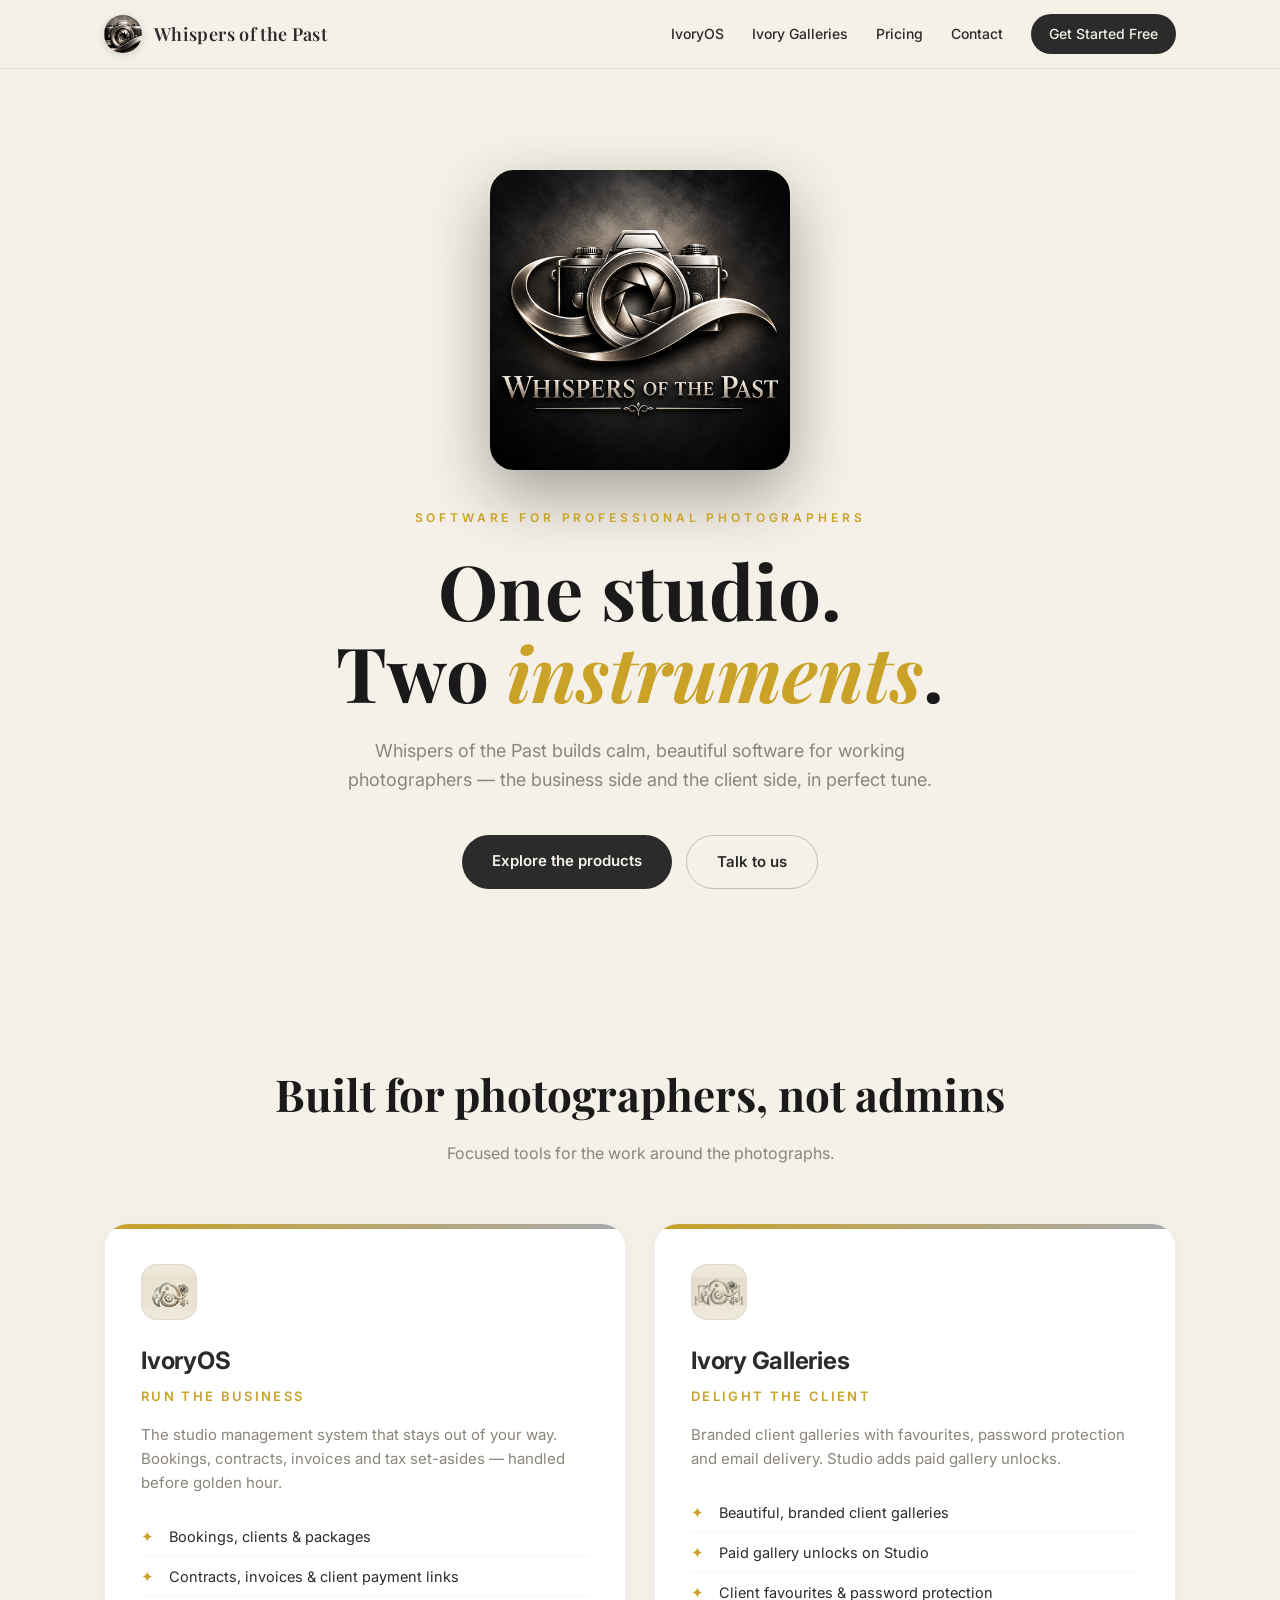
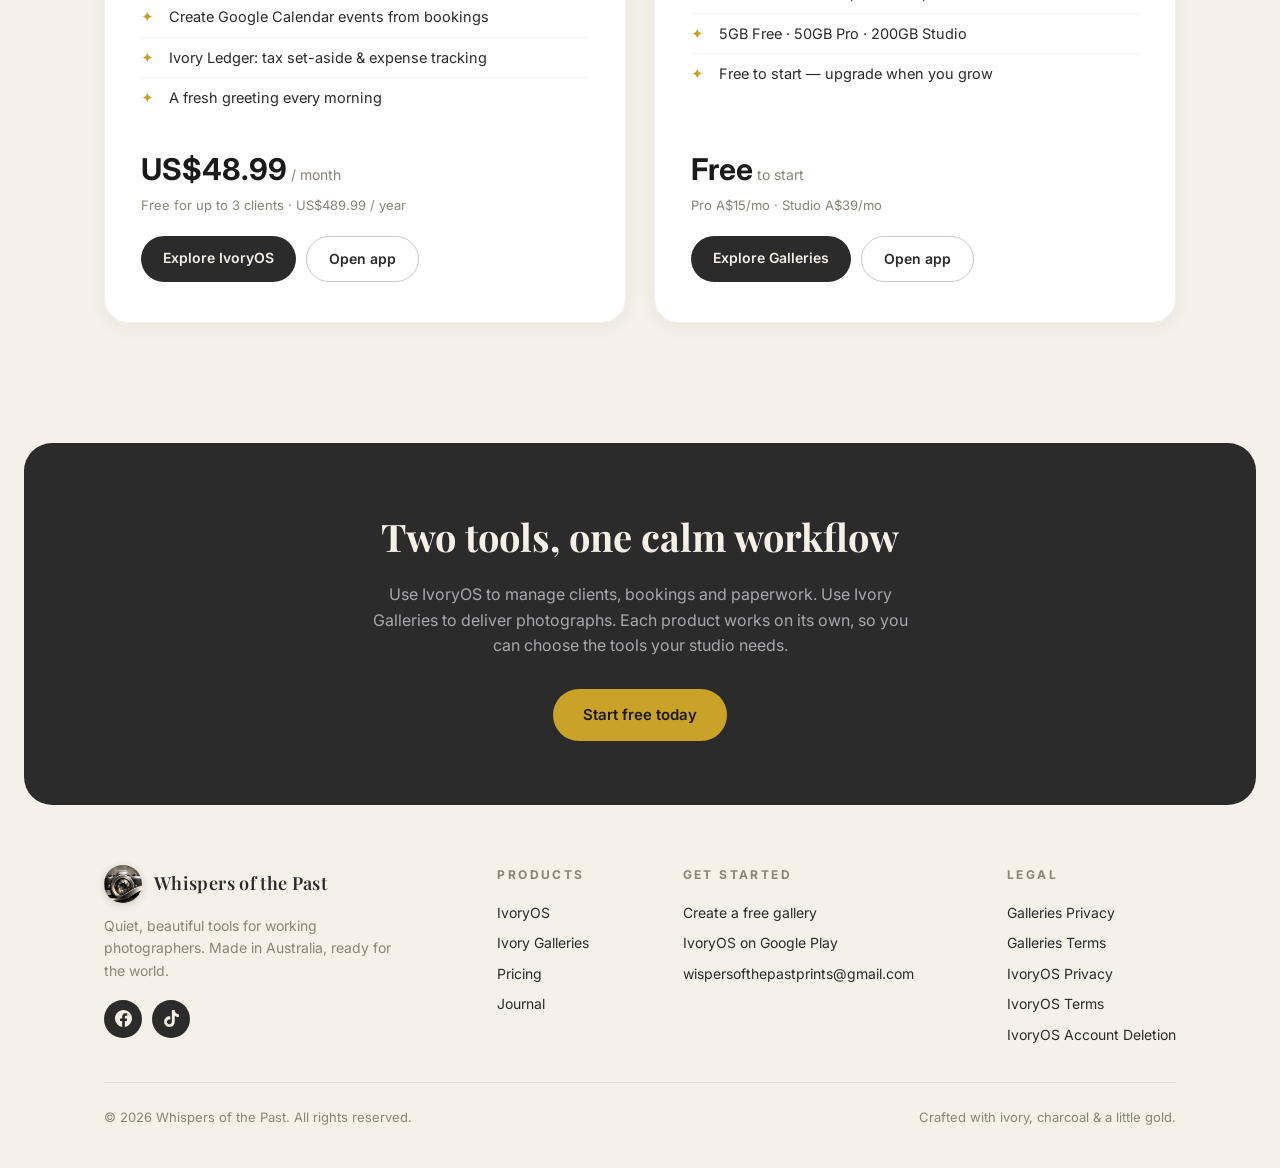
==== commit cc951526: "Correct homepage claims and legal links" ====
--- a/index.html
+++ b/index.html
@@ -73,7 +73,7 @@
 <section class="section" id="products">
   <div class="section-head reveal">
     <h2>Built for photographers, not admins</h2>
-    <p>Everything a working photographer needs. Nothing that needs them back.</p>
+    <p>Focused tools for the work around the photographs.</p>
   </div>
   <div class="products">
     <div class="product-card reveal">
@@ -83,14 +83,14 @@
       <p>The studio management system that stays out of your way. Bookings, contracts, invoices and tax set-asides — handled before golden hour.</p>
       <ul class="features">
         <li>Bookings, clients &amp; packages</li>
-        <li>Contracts &amp; invoices with Stripe payouts</li>
-        <li>Calendar sync — never double-book again</li>
+        <li>Contracts, invoices &amp; client payment links</li>
+        <li>Create Google Calendar events from bookings</li>
         <li>Ivory Ledger: tax set-aside &amp; expense tracking</li>
         <li>A fresh greeting every morning</li>
       </ul>
       <div class="price-line">
         <span class="amount">US$48.99</span> <span class="per">/ month</span>
-        <span class="alt">Free for up to 3 clients · US$489 / year</span>
+        <span class="alt">Free for up to 3 clients · US$489.99 / year</span>
       </div>
       <div class="card-links">
         <a class="btn btn-dark" href="products/ivoryos/">Explore IvoryOS</a>
@@ -101,12 +101,12 @@
       <div class="product-icon"><img src="assets/logo-galleries.png" alt="Ivory Galleries logo"></div>
       <h3>Ivory Galleries</h3>
       <div class="role">Delight the client</div>
-      <p>Galleries your clients actually open — and a locked wall that sells itself. Sell unlocks, keep the margin, deliver by email.</p>
+      <p>Branded client galleries with favourites, password protection and email delivery. Studio adds paid gallery unlocks.</p>
       <ul class="features">
         <li>Beautiful, branded client galleries</li>
-        <li>Sell gallery unlocks — you keep the margin</li>
+        <li>Paid gallery unlocks on Studio</li>
         <li>Client favourites &amp; password protection</li>
-        <li>IvoryOS calendar sync on Studio</li>
+        <li>5GB Free · 50GB Pro · 200GB Studio</li>
         <li>Free to start — upgrade when you grow</li>
       </ul>
       <div class="price-line">
@@ -122,8 +122,8 @@
 </section>
 
 <section class="connect reveal" id="connect">
-  <h2>They speak to each other</h2>
-  <p>A booking in IvoryOS can become a gallery in Ivory Galleries. Shared branding, shared calendar, one quiet ecosystem — so you shoot more and type less.</p>
+  <h2>Two tools, one calm workflow</h2>
+  <p>Use IvoryOS to manage clients, bookings and paperwork. Use Ivory Galleries to deliver photographs. Each product works on its own, so you can choose the tools your studio needs.</p>
   <a class="btn btn-gold" href="https://galleries.whispersofthepast.co" target="_blank" rel="noopener">Start free today</a>
 </section>
 
@@ -156,9 +156,11 @@
     </div>
     <div class="footer-col">
       <h4>Legal</h4>
-      <a href="https://galleries.whispersofthepast.co/privacy" target="_blank" rel="noopener">Privacy Policy</a>
-      <a href="https://galleries.whispersofthepast.co/terms" target="_blank" rel="noopener">Terms of Service</a>
-    </div>
+      <a href="https://galleries.whispersofthepast.co/privacy" target="_blank" rel="noopener">Galleries Privacy</a>
+      <a href="https://galleries.whispersofthepast.co/terms" target="_blank" rel="noopener">Galleries Terms</a>
+      <a href="https://wispersofthepastprints-prog.github.io/IvoryOS/privacy-policy.html" target="_blank" rel="noopener">IvoryOS Privacy</a>
+      <a href="https://wispersofthepastprints-prog.github.io/IvoryOS/terms.html" target="_blank" rel="noopener">IvoryOS Terms</a>
+      <a href="https://wispersofthepastprints-prog.github.io/IvoryOS/delete-account.html" target="_blank" rel="noopener">IvoryOS Account Deletion</a>
     </div>
   </div>
   <div class="footer-bottom">
@@ -169,4 +171,4 @@
 
 <script src="assets/site.js"></script>
 </body>
-</html>+</html>
--- a/assets/style.css
+++ b/assets/style.css
@@ -139,9 +139,8 @@
   .footer-col a:hover { color: var(--gold); }
   .footer-bottom { display: flex; justify-content: space-between; flex-wrap: wrap; gap: 12px; padding-top: 24px; font-size: 13px; color: var(--fog); }
 
-  /* ---------- Reveal ---------- */
-  .reveal { opacity: 0; transform: translateY(24px); transition: opacity .7s ease, transform .7s ease; }
-  .reveal.visible { opacity: 1; transform: none; }
+  /* Content remains visible without JavaScript or scroll-triggered rendering. */
+  .reveal { opacity: 1; transform: none; }
 
   @media (max-width: 720px) {
     .nav-links { display: none; position: absolute; top: 100%; left: 0; right: 0; background: var(--ivory); flex-direction: column; align-items: flex-start; padding: 18px 24px 24px; gap: 16px; border-bottom: 1px solid rgba(43,43,43,.08); }
@@ -177,6 +176,7 @@
   .faq summary { font-weight: 600; cursor: pointer; color: var(--ink); }
   .faq p { color: var(--fog); font-size: 14.5px; margin-top: 10px; }
   .contact-card { max-width: 640px; margin: 0 auto; background: var(--card); border: 1px solid rgba(43,43,43,.08); border-radius: 24px; padding: 48px 40px; text-align: center; }
+  .contact-card .btn { max-width: 100%; overflow-wrap: anywhere; }
   .crumb { max-width: 1120px; margin: 0 auto; padding: 0 24px; }
   .crumb a { color: var(--fog); text-decoration: none; font-size: 13px; }
   .crumb a:hover { color: var(--gold); }
@@ -219,7 +219,7 @@
   .article-inner li { margin-bottom: 12px; padding-left: 6px; }
   .article-inner li::marker { color: var(--gold); }
   .article-inner strong { color: var(--ink); font-weight: 600; }
-  .article-nav { max-width: 720px; margin: 0 auto; padding: 32px 0 10px; border-top: 1px solid rgba(43,43,43,.1); display: flex; justify-content: space-between; gap: 24px; }
+  .article-nav { position: static; z-index: auto; max-width: 720px; margin: 0 auto; padding: 32px 0 10px; background: transparent; backdrop-filter: none; border-top: 1px solid rgba(43,43,43,.1); border-bottom: none; display: flex; justify-content: space-between; gap: 24px; }
   .article-nav a { color: var(--fog); text-decoration: none; font-size: 14px; transition: color .2s; }
   .article-nav a:hover { color: var(--gold); }
 
